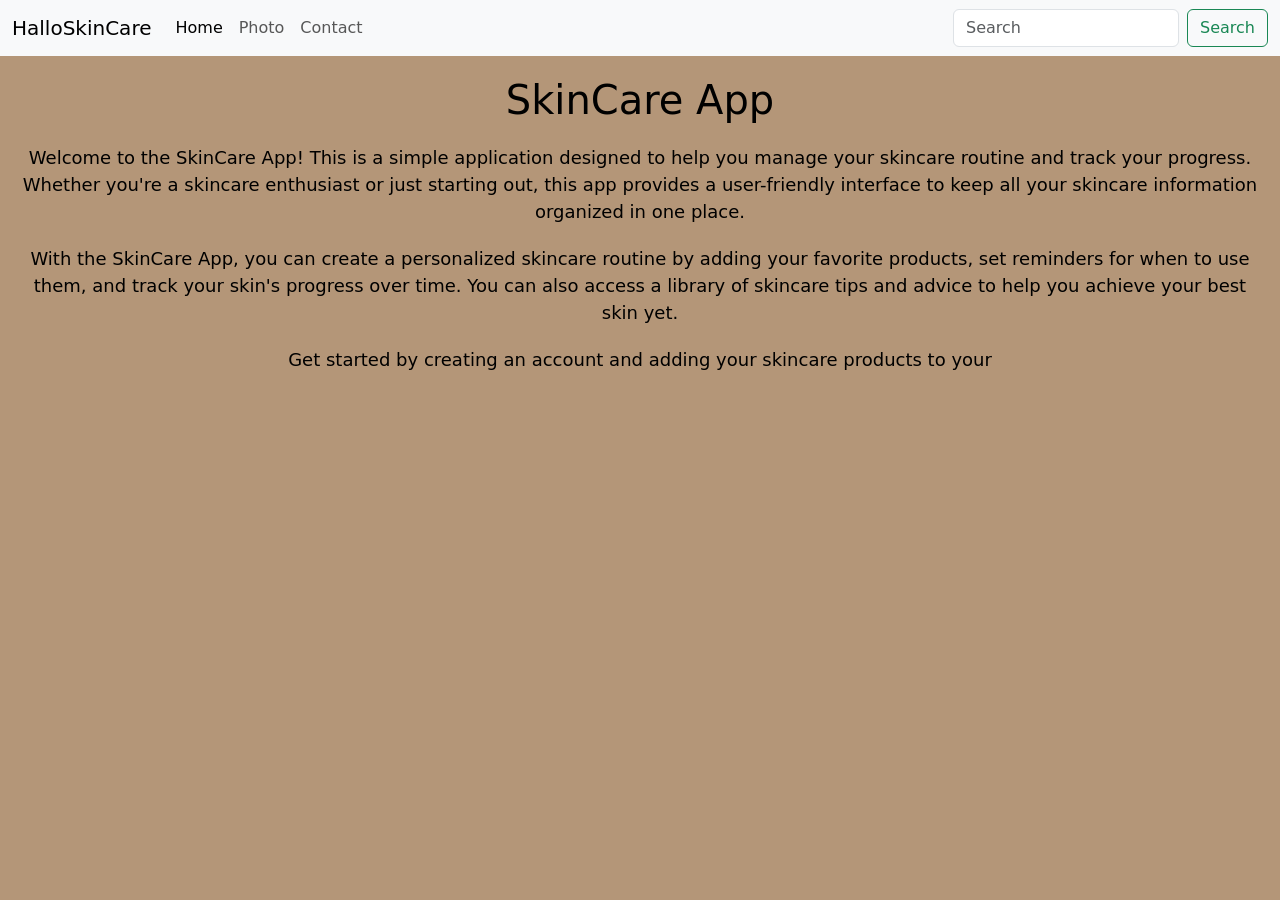
==== index.html @ 48960e9e "created" ====
<!doctype html>
<html lang="en">
  <head>
    <meta charset="UTF-8" />
    <meta name="viewport" content="width=device-width, initial-scale=1.0" />
    <title>SkinCare</title>
    <link
      href="https://cdn.jsdelivr.net/npm/bootstrap@5.3.8/dist/css/bootstrap.min.css"
      rel="stylesheet"
      integrity="sha384-sRIl4kxILFvY47J16cr9ZwB07vP4J8+LH7qKQnuqkuIAvNWLzeN8tE5YBujZqJLB"
      crossorigin="anonymous"
    />
    <script
      src="https://cdn.jsdelivr.net/npm/bootstrap@5.3.8/dist/js/bootstrap.bundle.min.js"
      integrity="sha384-FKyoEForCGlyvwx9Hj09JcYn3nv7wiPVlz7YYwJrWVcXK/BmnVDxM+D2scQbITxI"
      crossorigin="anonymous"
    ></script>
    <link href="src/styles.css" rel="stylesheet" type="text/css" />
  </head>
  <body>
    <nav class="navbar navbar-expand-lg bg-body-tertiary">
      <div class="container-fluid">
        <a class="navbar-brand" href="#">HalloSkinCare </a>
        <button
          class="navbar-toggler"
          type="button"
          data-bs-toggle="collapse"
          data-bs-target="#navbarSupportedContent"
          aria-controls="navbarSupportedContent"
          aria-expanded="false"
          aria-label="Toggle navigation"
        >
          <span class="navbar-toggler-icon"></span>
        </button>
        <div class="collapse navbar-collapse" id="navbarSupportedContent">
          <ul class="navbar-nav me-auto mb-2 mb-lg-0">
            <li class="nav-item">
              <a class="nav-link active" aria-current="page" href="index.html"
                >Home</a
              >
            </li>
            <li class="nav-item">
              <a class="nav-link" href="photo.html">Photo</a>
            </li>
            <li class="nav-item">
              <a class="nav-link" href="contact.html">Contact</a>
            </li>
          </ul>
          <form class="d-flex" role="search">
            <input
              class="form-control me-2"
              type="search"
              placeholder="Search"
              aria-label="Search"
            />
            <button class="btn btn-outline-success" type="submit">
              Search
            </button>
          </form>
        </div>
      </div>
    </nav>
    <h1>SkinCare App</h1>
    <p>
      Welcome to the SkinCare App! This is a simple application designed to help
      you manage your skincare routine and track your progress. Whether you're a
      skincare enthusiast or just starting out, this app provides a
      user-friendly interface to keep all your skincare information organized in
      one place.
    </p>
    <p>
      With the SkinCare App, you can create a personalized skincare routine by
      adding your favorite products, set reminders for when to use them, and
      track your skin's progress over time. You can also access a library of
      skincare tips and advice to help you achieve your best skin yet.
    </p>
    <p>
      Get started by creating an account and adding your skincare products to
      your
    </p>
  </body>
</html>
---- src/styles.css ----
body {
  background-color: #b49678;
}
h1 {
  color: black;
  text-align: center;
  margin-top: 20px;
}

p {
  color: black;
  font-size: 18px;
  line-height: 1.5;
  margin: 20px;
  text-align: center;
}
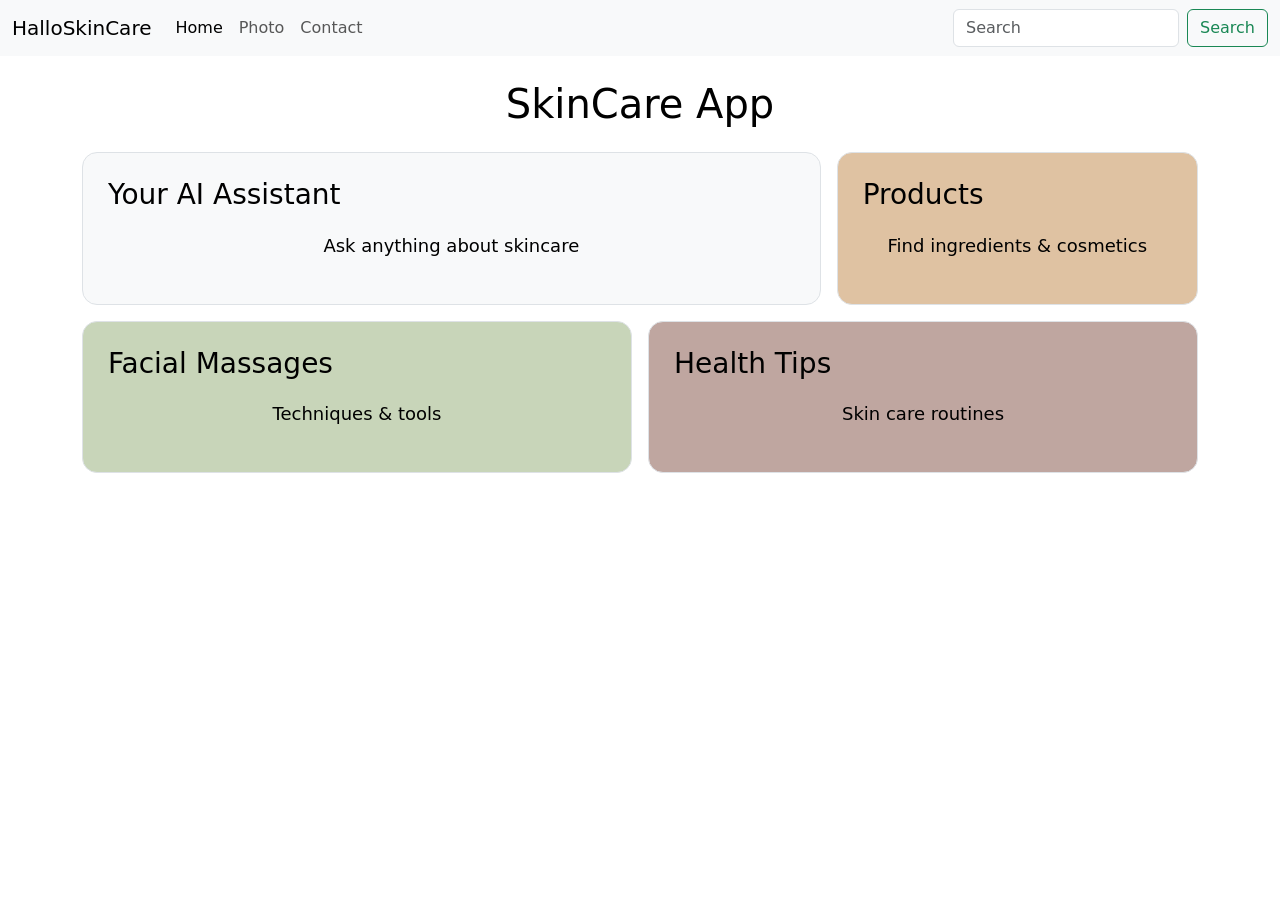
==== commit 4c6a2700: "added cards in homepage" ====
--- a/index.html
+++ b/index.html
@@ -35,9 +35,7 @@
         <div class="collapse navbar-collapse" id="navbarSupportedContent">
           <ul class="navbar-nav me-auto mb-2 mb-lg-0">
             <li class="nav-item">
-              <a class="nav-link active" aria-current="page" href="index.html"
-                >Home</a
-              >
+              <a class="nav-link active" aria-current="page" href="/">Home</a>
             </li>
             <li class="nav-item">
               <a class="nav-link" href="photo.html">Photo</a>
@@ -60,23 +58,41 @@
         </div>
       </div>
     </nav>
-    <h1>SkinCare App</h1>
-    <p>
-      Welcome to the SkinCare App! This is a simple application designed to help
-      you manage your skincare routine and track your progress. Whether you're a
-      skincare enthusiast or just starting out, this app provides a
-      user-friendly interface to keep all your skincare information organized in
-      one place.
-    </p>
-    <p>
-      With the SkinCare App, you can create a personalized skincare routine by
-      adding your favorite products, set reminders for when to use them, and
-      track your skin's progress over time. You can also access a library of
-      skincare tips and advice to help you achieve your best skin yet.
-    </p>
-    <p>
-      Get started by creating an account and adding your skincare products to
-      your
-    </p>
+    <h1 class="text-center my-4">SkinCare App</h1>
+
+    <div class="container">
+      <!-- Linha 1 -->
+      <div class="row g-3 mb-3">
+        <div class="col-8">
+          <a href="ai.html" class="card-box card-ai">
+            <h3>Your AI Assistant</h3>
+            <p>Ask anything about skincare</p>
+          </a>
+        </div>
+
+        <div class="col-4">
+          <a href="products.html" class="card-box card-products">
+            <h3>Products</h3>
+            <p>Find ingredients & cosmetics</p>
+          </a>
+        </div>
+      </div>
+
+      <div class="row g-3">
+        <div class="col-6">
+          <a href="massages.html" class="card-box card-massages">
+            <h3>Facial Massages</h3>
+            <p>Techniques & tools</p>
+          </a>
+        </div>
+
+        <div class="col-6">
+          <a href="health.html" class="card-box card-health">
+            <h3>Health Tips</h3>
+            <p>Skin care routines</p>
+          </a>
+        </div>
+      </div>
+    </div>
   </body>
 </html>
--- a/src/styles.css
+++ b/src/styles.css
@@ -1,5 +1,5 @@
 body {
-  background-color: #b49678;
+  background-color: white;
 }
 h1 {
   color: black;
@@ -14,3 +14,36 @@
   margin: 20px;
   text-align: center;
 }
+
+.card-box {
+  display: block;
+  padding: 25px;
+  border-radius: 15px;
+  text-decoration: none;
+  color: black;
+  transition: 0.2s ease;
+  border: 1px solid #dee2e6;
+  height: 100%;
+}
+
+.card-box:hover {
+  transform: scale(1.02);
+  box-shadow: 0 8px 20px rgba(0, 0, 0, 0.1);
+}
+
+/* cores */
+.card-ai {
+  background-color: #f8f9fa;
+}
+
+.card-products {
+  background-color: #dfc2a2;
+}
+
+.card-massages {
+  background-color: #c8d5b9;
+}
+
+.card-health {
+  background-color: #bfa6a0;
+}
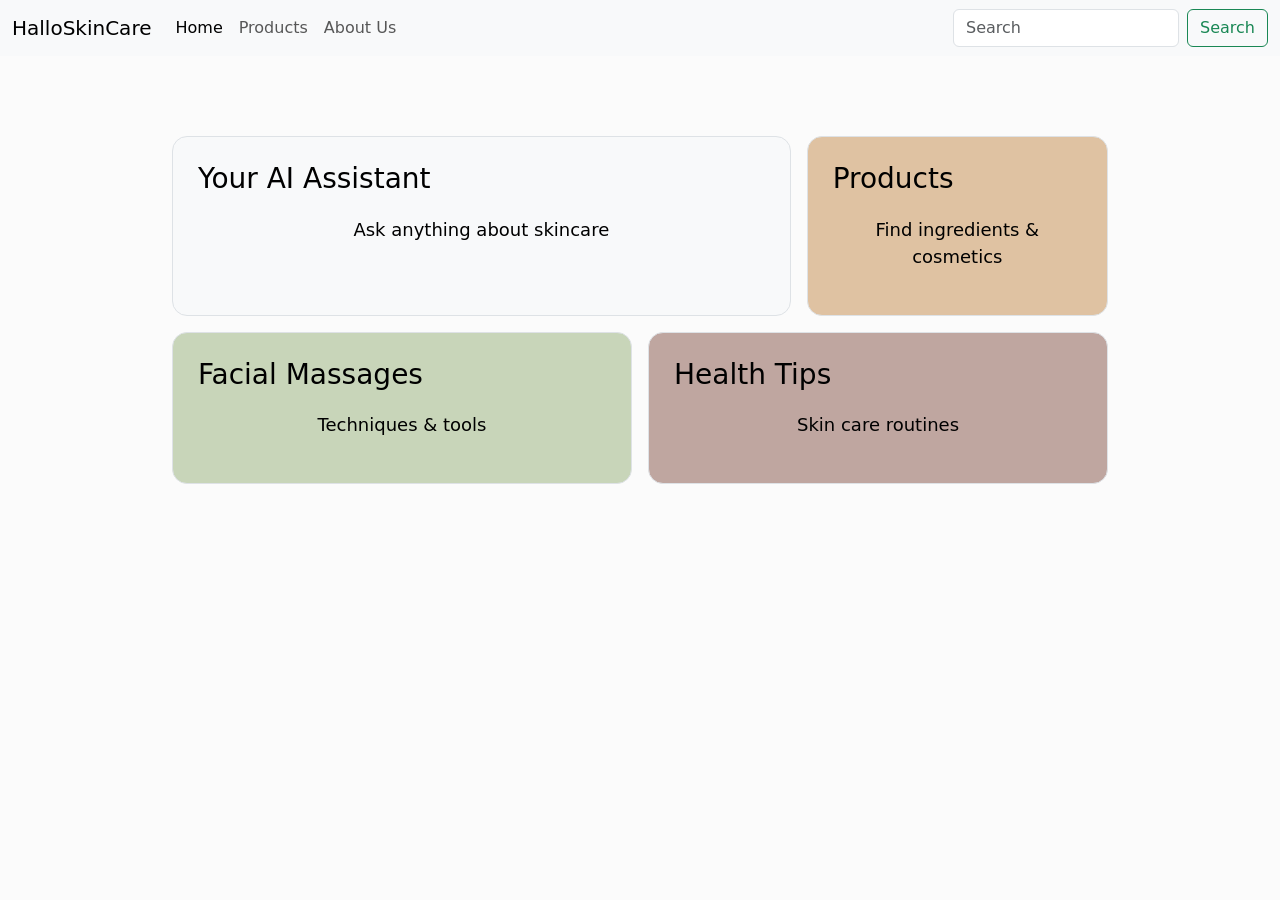
==== commit ad9ea95f: "updated links again" ====
--- a/index.html
+++ b/index.html
@@ -3,6 +3,10 @@
   <head>
     <meta charset="UTF-8" />
     <meta name="viewport" content="width=device-width, initial-scale=1.0" />
+    <meta
+      name="description"
+      content="Discover SkinCare App, an AI-powered platform to analyze ingredients in cosmetics, explore skincare products, and learn effective skin care routines and facial massage techniques."
+    />
     <title>SkinCare</title>
     <link
       href="https://cdn.jsdelivr.net/npm/bootstrap@5.3.8/dist/css/bootstrap.min.css"
@@ -38,10 +42,10 @@
               <a class="nav-link active" aria-current="page" href="/">Home</a>
             </li>
             <li class="nav-item">
-              <a class="nav-link" href="photo.html">Photo</a>
+              <a class="nav-link" href="products.html">Products</a>
             </li>
             <li class="nav-item">
-              <a class="nav-link" href="contact.html">Contact</a>
+              <a class="nav-link" href="aboutus.html">About Us</a>
             </li>
           </ul>
           <form class="d-flex" role="search">
@@ -58,20 +62,23 @@
         </div>
       </div>
     </nav>
-    <h1 class="text-center my-4">SkinCare App</h1>
 
-    <div class="container">
+    <div class="container w-75 margin-top-index">
       <!-- Linha 1 -->
       <div class="row g-3 mb-3">
         <div class="col-8">
-          <a href="ai.html" class="card-box card-ai">
+          <a href="ai.html" title="Your AI Assistant" class="card-box card-ai">
             <h3>Your AI Assistant</h3>
             <p>Ask anything about skincare</p>
           </a>
         </div>
 
         <div class="col-4">
-          <a href="products.html" class="card-box card-products">
+          <a
+            href="products.html"
+            title="Products"
+            class="card-box card-products"
+          >
             <h3>Products</h3>
             <p>Find ingredients & cosmetics</p>
           </a>
@@ -80,14 +87,22 @@
 
       <div class="row g-3">
         <div class="col-6">
-          <a href="massages.html" class="card-box card-massages">
+          <a
+            href="massages.html"
+            title="Facial Massages"
+            class="card-box card-massages"
+          >
             <h3>Facial Massages</h3>
             <p>Techniques & tools</p>
           </a>
         </div>
 
         <div class="col-6">
-          <a href="health.html" class="card-box card-health">
+          <a
+            href="health.html"
+            title="Health Tips"
+            class="card-box card-health"
+          >
             <h3>Health Tips</h3>
             <p>Skin care routines</p>
           </a>
--- a/src/styles.css
+++ b/src/styles.css
@@ -1,10 +1,9 @@
 body {
-  background-color: white;
+  background-color: rgb(251, 251, 251);
 }
 h1 {
   color: black;
   text-align: center;
-  margin-top: 20px;
 }
 
 p {
@@ -47,3 +46,7 @@
 .card-health {
   background-color: #bfa6a0;
 }
+
+.margin-top-index {
+  margin-top: 80px;
+}
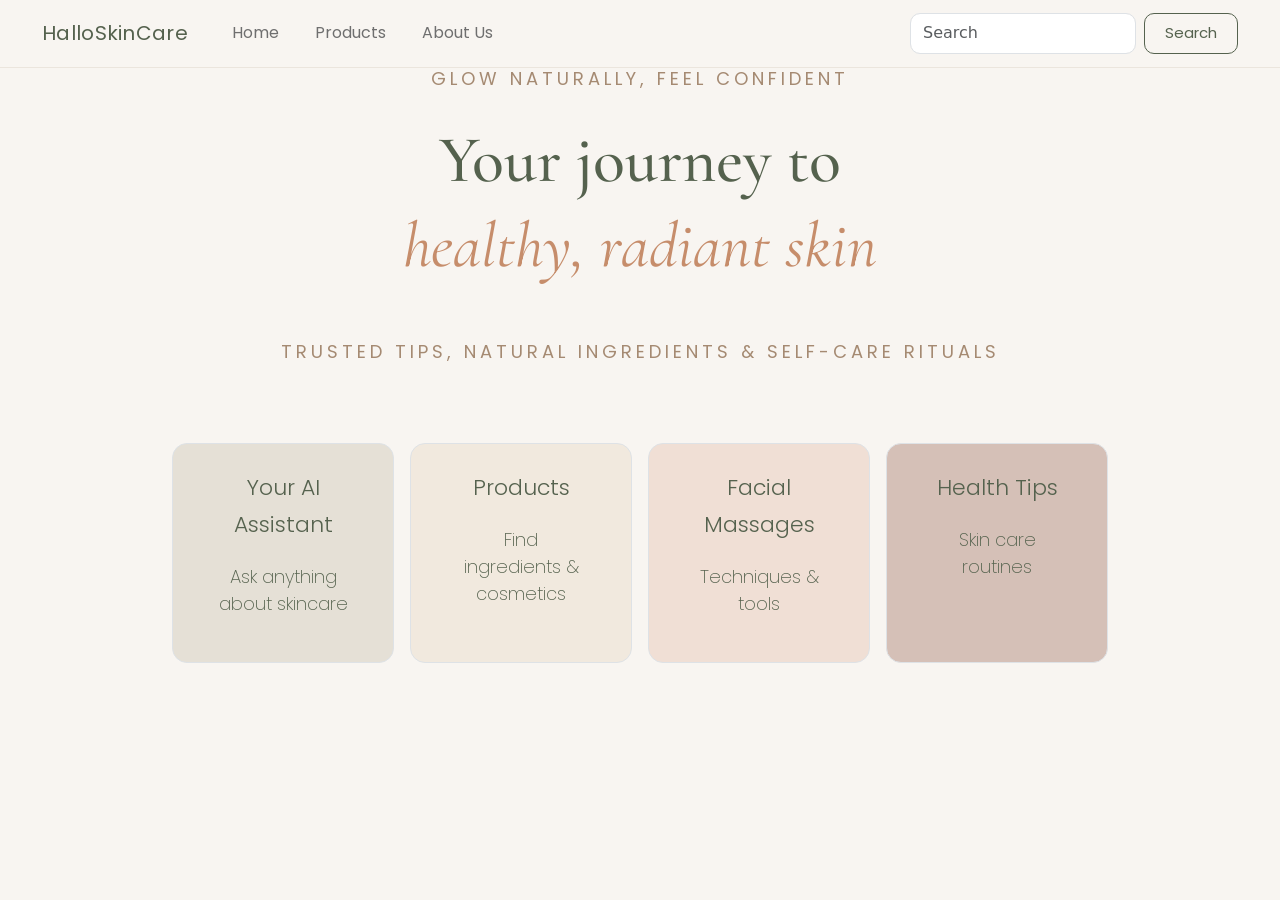
==== commit 07ff04a5: "reSet up initial" ====
--- a/index.html
+++ b/index.html
@@ -20,9 +20,21 @@
       crossorigin="anonymous"
     ></script>
     <link href="src/styles.css" rel="stylesheet" type="text/css" />
+    <link rel="preconnect" href="https://fonts.googleapis.com" />
+    <link rel="preconnect" href="https://fonts.gstatic.com" crossorigin />
+    <link
+      href="https://fonts.googleapis.com/css2?family=Cormorant+Garamond:ital,wght@0,300..700;1,300..700&family=Judson:ital,wght@0,400;0,700;1,400&family=Playfair+Display:ital,wght@0,400..900;1,400..900&family=Quicksand&display=swap"
+      rel="stylesheet"
+    />
+    <link rel="preconnect" href="https://fonts.googleapis.com" />
+    <link rel="preconnect" href="https://fonts.gstatic.com" crossorigin />
+    <link
+      href="https://fonts.googleapis.com/css2?family=Cormorant+Garamond:ital,wght@0,300..700;1,300..700&family=Judson:ital,wght@0,400;0,700;1,400&family=Playfair+Display:ital,wght@0,400..900;1,400..900&family=Poppins:ital,wght@0,100;0,200;0,300;0,400;0,500;0,600;0,700;0,800;0,900;1,100;1,200;1,300;1,400;1,500;1,600;1,700;1,800;1,900&family=Quicksand&display=swap"
+      rel="stylesheet"
+    />
   </head>
   <body>
-    <nav class="navbar navbar-expand-lg bg-body-tertiary">
+    <nav class="navbar navbar-expand-lg bg-body-tertiary navbar-custum">
       <div class="container-fluid">
         <a class="navbar-brand" href="#">HalloSkinCare </a>
         <button
@@ -63,47 +75,54 @@
       </div>
     </nav>
 
+    <div class="container-hero">
+      <h3>GLOW NATURALLY, FEEL CONFIDENT</h3>
+      <br />
+      <h1>Your journey to</h1>
+      <h2>healthy, radiant skin</h2>
+      <br />
+      <br />
+      <h3>Trusted tips, natural ingredients & self-care rituals</h3>
+    </div>
     <div class="container w-75 margin-top-index">
       <!-- Linha 1 -->
       <div class="row g-3 mb-3">
-        <div class="col-8">
+        <div class="col-3">
           <a href="ai.html" title="Your AI Assistant" class="card-box card-ai">
-            <h3>Your AI Assistant</h3>
+            <h4>Your AI Assistant</h4>
             <p>Ask anything about skincare</p>
           </a>
         </div>
 
-        <div class="col-4">
+        <div class="col-3">
           <a
             href="products.html"
             title="Products"
             class="card-box card-products"
           >
-            <h3>Products</h3>
+            <h4>Products</h4>
             <p>Find ingredients & cosmetics</p>
           </a>
         </div>
-      </div>
 
-      <div class="row g-3">
-        <div class="col-6">
+        <div class="col-3">
           <a
             href="massages.html"
             title="Facial Massages"
             class="card-box card-massages"
           >
-            <h3>Facial Massages</h3>
+            <h4>Facial Massages</h4>
             <p>Techniques & tools</p>
           </a>
         </div>
 
-        <div class="col-6">
+        <div class="col-3">
           <a
             href="health.html"
             title="Health Tips"
             class="card-box card-health"
           >
-            <h3>Health Tips</h3>
+            <h4>Health Tips</h4>
             <p>Skin care routines</p>
           </a>
         </div>
--- a/src/styles.css
+++ b/src/styles.css
@@ -1,13 +1,84 @@
 body {
-  background-color: rgb(251, 251, 251);
+  background-color: #f8f5f1;
+}
+.navbar-custum {
+  background-color: #f8f5f1 !important;
+  padding: 13px 30px;
+  border-bottom: 1px solid #ebe5dd;
+}
+
+.navbar-brand {
+  font-family: "Poppins", sans-serif;
+  font-size: 20px;
+  font-weight: 400;
+  color: #55624e !important;
+  letter-spacing: 0.3px;
+}
+
+.nav-link {
+  font-family: "Poppins", sans-serif;
+  color: #6f6f6f !important;
+  margin-left: 20px;
+  transition: 0.3s;
+}
+
+.nav-link:hover {
+  color: #c68d6b !important;
+}
+.btn {
+  font-family: "Poppins", sans-serif;
+  font-size: 15px;
+  border-color: #55624e;
+  color: #55624e;
+  padding: 8px 20px;
+  border-radius: 10px;
+  transition: background-color 0.3s ease;
+}
+.form-control {
+  border-radius: 10px;
+  color: #a58a72;
 }
 h1 {
-  color: black;
+  color: #55624e;
   text-align: center;
+  font-family: "Cormorant Garamond", serif;
+  font-weight: 500;
+  font-size: 66px;
+}
+h2 {
+  color: #c68d6b;
+  text-align: center;
+  font-family: "Cormorant Garamond", serif;
+  font-style: italic;
+  font-weight: 400;
+  font-size: 64px;
+}
+
+h3 {
+  color: #a58a72;
+  text-align: center;
+  font-family: "Poppins", sans-serif;
+  font-size: 14px;
+  font-weight: 400;
+  letter-spacing: 4px;
+  font-size: 18px;
+  text-transform: uppercase;
+}
+
+h4 {
+  color: #55624e;
+  text-align: center;
+  font-family: "Poppins", sans-serif;
+  font-size: 16px;
+  font-weight: 300;
+  line-height: 1.7;
+  font-size: 22px;
 }
 
 p {
-  color: black;
+  color: #55624e;
+  font-family: "Poppins", sans-serif;
+  font-weight: 200;
   font-size: 18px;
   line-height: 1.5;
   margin: 20px;
@@ -32,19 +103,19 @@
 
 /* cores */
 .card-ai {
-  background-color: #f8f9fa;
+  background-color: #e5e0d6;
 }
 
 .card-products {
-  background-color: #dfc2a2;
+  background-color: #f1e9de;
 }
 
 .card-massages {
-  background-color: #c8d5b9;
+  background-color: #f0dfd5;
 }
 
 .card-health {
-  background-color: #bfa6a0;
+  background-color: #d5c0b7;
 }
 
 .margin-top-index {
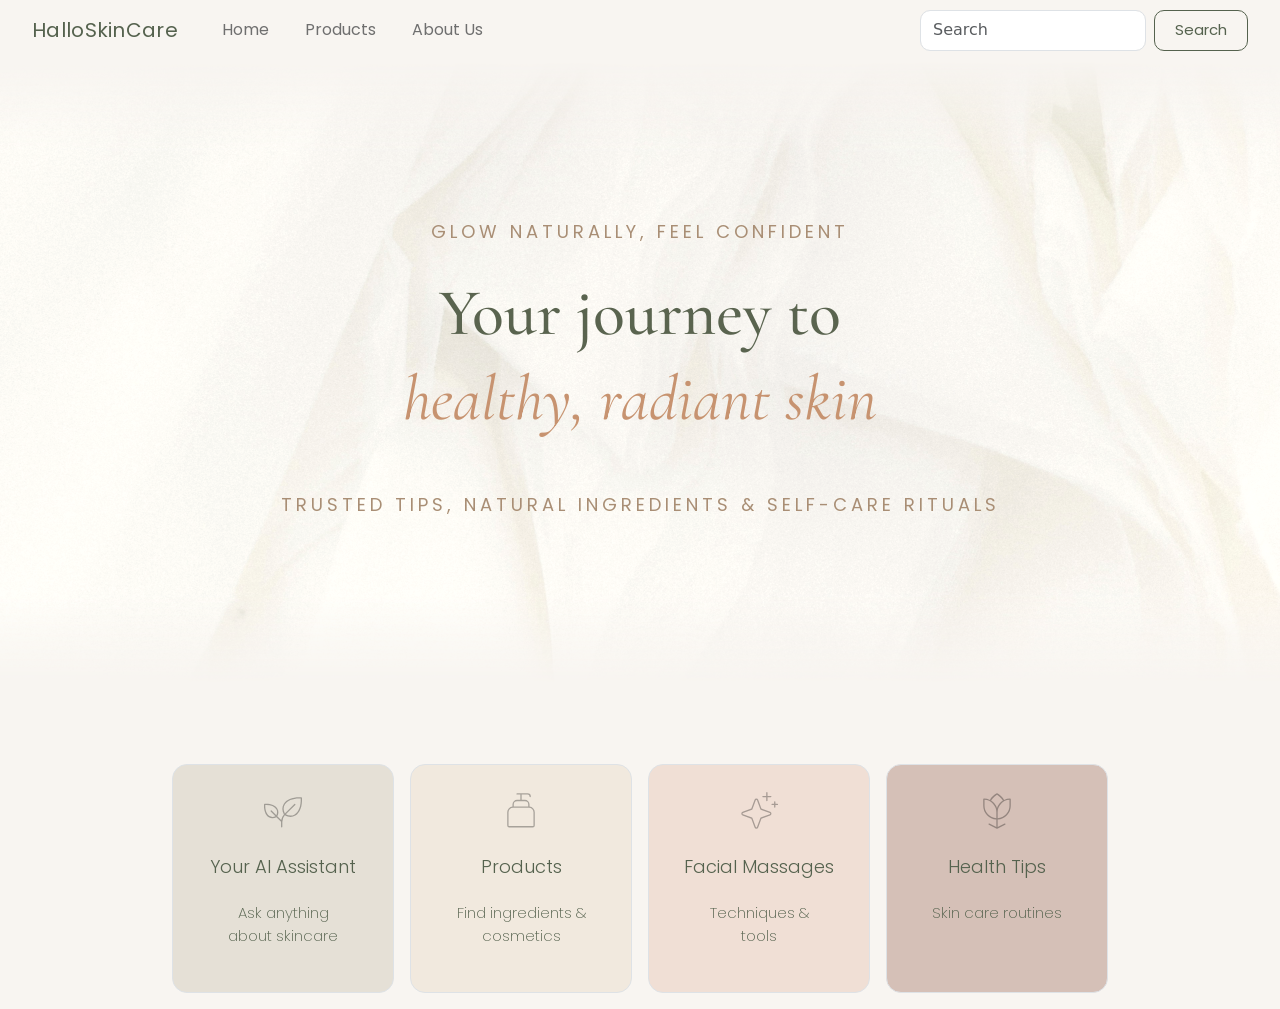
==== commit 8d51e429: "added responsive columns and image-bg" ====
--- a/index.html
+++ b/index.html
@@ -75,7 +75,7 @@
       </div>
     </nav>
 
-    <div class="container-hero">
+    <header>
       <h3>GLOW NATURALLY, FEEL CONFIDENT</h3>
       <br />
       <h1>Your journey to</h1>
@@ -83,45 +83,49 @@
       <br />
       <br />
       <h3>Trusted tips, natural ingredients & self-care rituals</h3>
-    </div>
+    </header>
     <div class="container w-75 margin-top-index">
       <!-- Linha 1 -->
       <div class="row g-3 mb-3">
-        <div class="col-3">
+        <div class="col-lg-3 col-md-6 col-12">
           <a href="ai.html" title="Your AI Assistant" class="card-box card-ai">
+            <img src="src/images/plant.svg" alt="Plant icon" class="icon" />
             <h4>Your AI Assistant</h4>
             <p>Ask anything about skincare</p>
           </a>
         </div>
 
-        <div class="col-3">
+        <div class="col-lg-3 col-md-6 col-12">
           <a
             href="products.html"
             title="Products"
             class="card-box card-products"
           >
+            <img src="src/images/soap.svg" alt="Soap icon" class="icon" />
             <h4>Products</h4>
             <p>Find ingredients & cosmetics</p>
           </a>
         </div>
 
-        <div class="col-3">
+        <div class="col-lg-3 col-md-6 col-12">
           <a
             href="massages.html"
             title="Facial Massages"
             class="card-box card-massages"
           >
+            <img src="src/images/sparkle.svg" alt="Sparkle icon" class="icon" />
             <h4>Facial Massages</h4>
             <p>Techniques & tools</p>
           </a>
         </div>
 
-        <div class="col-3">
+        <div class="col-lg-3 col-md-6 col-12">
           <a
             href="health.html"
             title="Health Tips"
             class="card-box card-health"
           >
+            <img src="src/images/flower.svg" alt="Flower icon" class="icon" />
             <h4>Health Tips</h4>
             <p>Skin care routines</p>
           </a>
--- a/src/styles.css
+++ b/src/styles.css
@@ -1,10 +1,36 @@
 body {
   background-color: #f8f5f1;
 }
+
+header {
+  background-image:
+    linear-gradient(rgba(255, 255, 255, 0.15), rgba(255, 255, 255, 0.15)),
+    url("../src/images/bg-white.jpg");
+  filter: sepia(13%);
+  background-size: cover;
+  background-position: center;
+  background-position: center 75%;
+  padding: 160px 30px;
+  -webkit-mask-image: linear-gradient(
+    to bottom,
+    rgba(0, 0, 0, 0) 0%,
+    rgba(0, 0, 0, 1) 15%,
+    rgba(0, 0, 0, 1) 85%,
+    rgba(0, 0, 0, 0) 100%
+  );
+
+  mask-image: linear-gradient(
+    to bottom,
+    rgba(0, 0, 0, 0) 0%,
+    rgba(0, 0, 0, 1) 15%,
+    rgba(0, 0, 0, 1) 85%,
+    rgba(0, 0, 0, 0) 100%
+  );
+}
+
 .navbar-custum {
   background-color: #f8f5f1 !important;
-  padding: 13px 30px;
-  border-bottom: 1px solid #ebe5dd;
+  padding: 10px 20px;
 }
 
 .navbar-brand {
@@ -69,22 +95,20 @@
   color: #55624e;
   text-align: center;
   font-family: "Poppins", sans-serif;
-  font-size: 16px;
   font-weight: 300;
   line-height: 1.7;
-  font-size: 22px;
+  font-size: 18px;
 }
 
 p {
   color: #55624e;
   font-family: "Poppins", sans-serif;
   font-weight: 200;
-  font-size: 18px;
+  font-size: 15px;
   line-height: 1.5;
   margin: 20px;
   text-align: center;
 }
-
 .card-box {
   display: block;
   padding: 25px;
@@ -101,7 +125,7 @@
   box-shadow: 0 8px 20px rgba(0, 0, 0, 0.1);
 }
 
-/* cores */
+/* color */
 .card-ai {
   background-color: #e5e0d6;
 }
@@ -121,3 +145,41 @@
 .margin-top-index {
   margin-top: 80px;
 }
+
+.icon {
+  width: 42px;
+  height: 42px;
+  margin-bottom: 20px;
+  opacity: 0.3;
+}
+.card-box {
+  text-align: center;
+}
+
+@media screen and (max-width: 768px) {
+  header {
+    padding: 60px 20px;
+  }
+  h1 {
+    font-size: 42px;
+  }
+  h2 {
+    font-size: 42px;
+  }
+  h3 {
+    font-size: 12px;
+  }
+  h4 {
+    font-size: 16px;
+  }
+  .navbar-brand {
+    font-size: 18px;
+  }
+  .card-box p {
+    display: none;
+  }
+  .icon {
+    width: 32px;
+    height: 32px;
+  }
+}
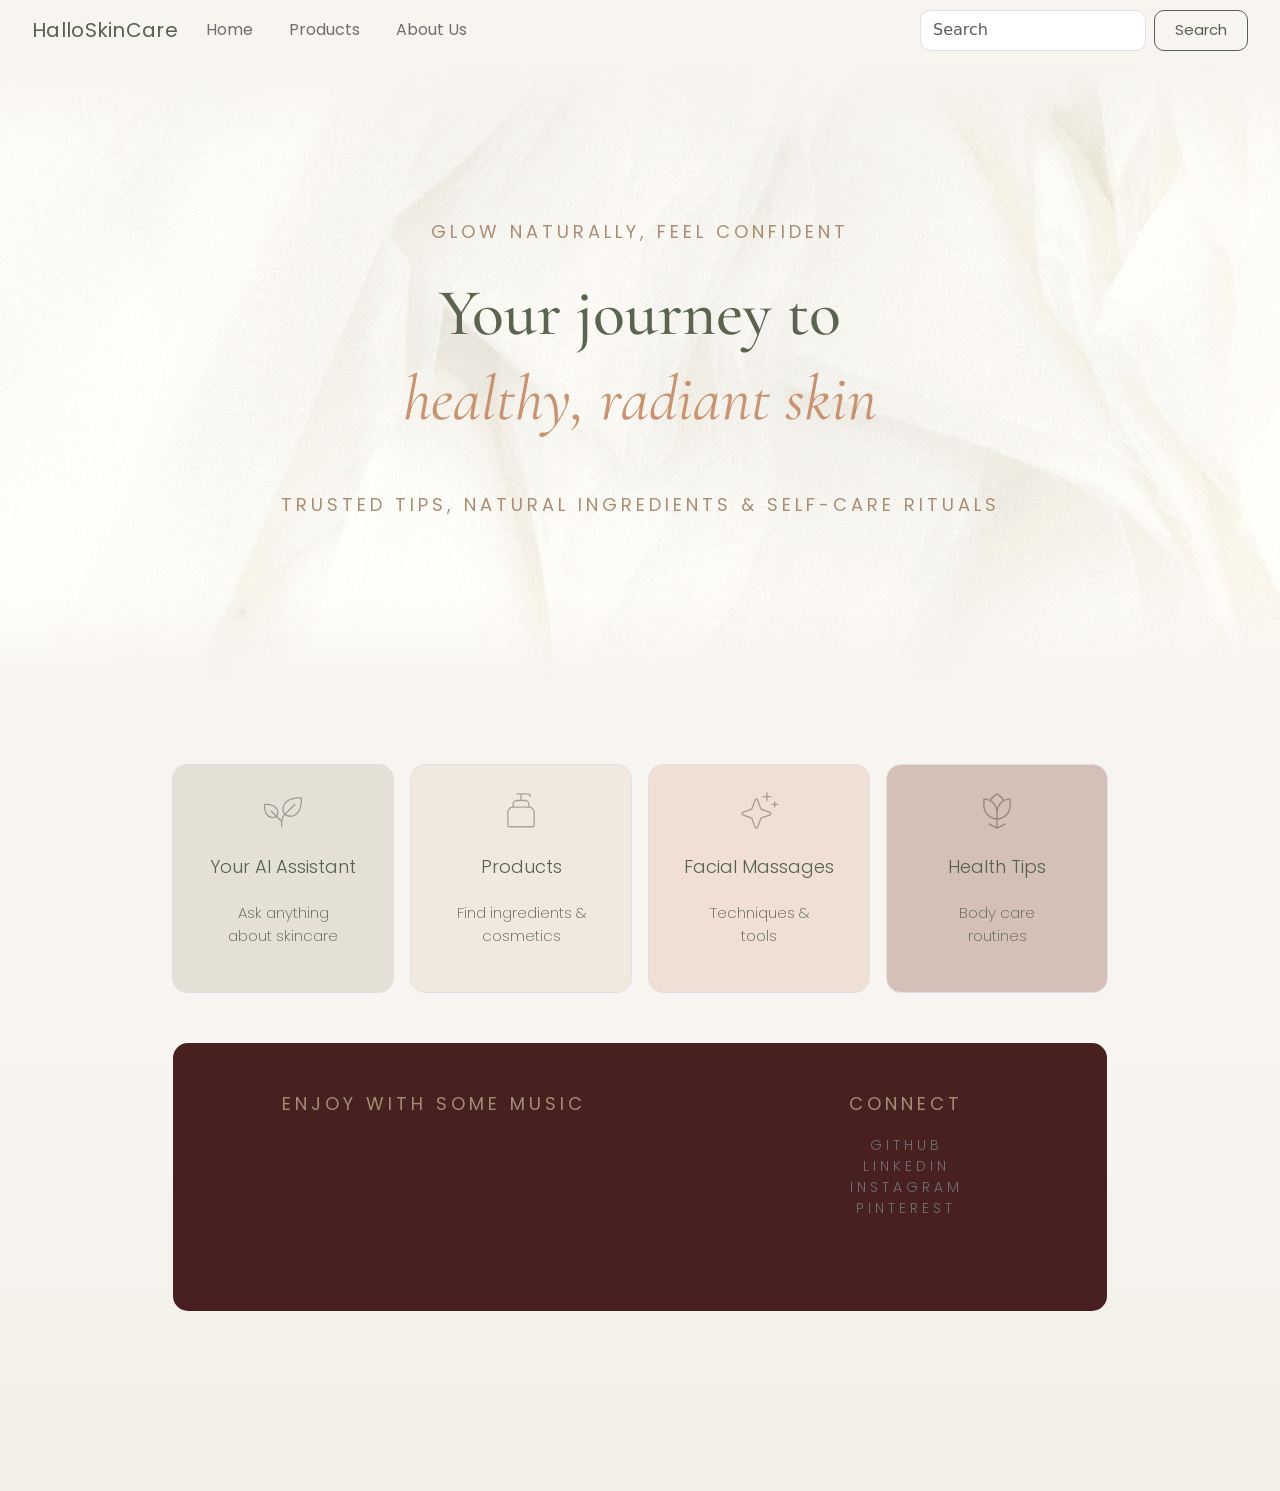
==== commit 0528cb6d: "added footer and health page" ====
--- a/index.html
+++ b/index.html
@@ -75,7 +75,7 @@
       </div>
     </nav>
 
-    <header>
+    <header class="header-index">
       <h3>GLOW NATURALLY, FEEL CONFIDENT</h3>
       <br />
       <h1>Your journey to</h1>
@@ -127,10 +127,55 @@
           >
             <img src="src/images/flower.svg" alt="Flower icon" class="icon" />
             <h4>Health Tips</h4>
-            <p>Skin care routines</p>
+            <p>Body care routines</p>
           </a>
         </div>
       </div>
     </div>
+
+    <footer>
+      <div class="container-footer">
+        <div class="spotify-embed">
+          <h3>Enjoy with some music</h3>
+
+          <iframe
+            class="spotify-embed"
+            style="border-radius: 20px"
+            src="https://open.spotify.com/embed/playlist/37i9dQZF1DX4E3UdUs7fUx?utm_source=generator"
+            width="100%"
+            height="152"
+            frameborder="0"
+            allowfullscreen=""
+            allow="
+              autoplay;
+              clipboard-write;
+              encrypted-media;
+              fullscreen;
+              picture-in-picture;
+            "
+            loading="lazy"
+          >
+          </iframe>
+        </div>
+
+        <div class="social-box">
+          <h3>Connect</h3>
+          <ul>
+            <li>
+              <a href="#" target="_blank">GitHub</a>
+            </li>
+            <li>
+              <a href="#" target="_blank">LinkedIn</a>
+            </li>
+            <li>
+              <a href="#" target="_blank">Instagram</a>
+            </li>
+            <li>
+              <a href="#" target="_blank">Pinterest</a>
+            </li>
+          </ul>
+        </div>
+      </div>
+    </footer>
   </body>
 </html>
--- a/src/styles.css
+++ b/src/styles.css
@@ -2,7 +2,7 @@
   background-color: #f8f5f1;
 }
 
-header {
+.header-index {
   background-image:
     linear-gradient(rgba(255, 255, 255, 0.15), rgba(255, 255, 255, 0.15)),
     url("../src/images/bg-white.jpg");
@@ -27,27 +27,55 @@
     rgba(0, 0, 0, 0) 100%
   );
 }
-
+.header-pages {
+  background-image:
+    linear-gradient(rgba(255, 255, 255, 0.15), rgba(255, 255, 255, 0.15)),
+    url("../src/images/bg-white.jpg");
+  filter: sepia(13%);
+  background-size: cover;
+  background-position: center;
+  background-position: center 75%;
+  padding: 60px 30px;
+  -webkit-mask-image: linear-gradient(
+    to bottom,
+    rgba(0, 0, 0, 0) 0%,
+    rgba(0, 0, 0, 1) 15%,
+    rgba(0, 0, 0, 1) 85%,
+    rgba(0, 0, 0, 0) 100%
+  );
+
+  mask-image: linear-gradient(
+    to bottom,
+    rgba(0, 0, 0, 0) 0%,
+    rgba(0, 0, 0, 1) 15%,
+    rgba(0, 0, 0, 1) 85%,
+    rgba(0, 0, 0, 0) 100%
+  );
+}
+.header-pages h2 {
+  margin-top: -30px;
+}
+/* Navbar */
 .navbar-custum {
   background-color: #f8f5f1 !important;
   padding: 10px 20px;
 }
-
 .navbar-brand {
   font-family: "Poppins", sans-serif;
   font-size: 20px;
   font-weight: 400;
   color: #55624e !important;
   letter-spacing: 0.3px;
-}
-
+  margin: 0 !important;
+  padding: 0 !important;
+  line-height: 1 !important;
+}
 .nav-link {
   font-family: "Poppins", sans-serif;
   color: #6f6f6f !important;
   margin-left: 20px;
   transition: 0.3s;
 }
-
 .nav-link:hover {
   color: #c68d6b !important;
 }
@@ -64,6 +92,7 @@
   border-radius: 10px;
   color: #a58a72;
 }
+
 h1 {
   color: #55624e;
   text-align: center;
@@ -79,7 +108,6 @@
   font-weight: 400;
   font-size: 64px;
 }
-
 h3 {
   color: #a58a72;
   text-align: center;
@@ -90,7 +118,6 @@
   font-size: 18px;
   text-transform: uppercase;
 }
-
 h4 {
   color: #55624e;
   text-align: center;
@@ -99,7 +126,6 @@
   line-height: 1.7;
   font-size: 18px;
 }
-
 p {
   color: #55624e;
   font-family: "Poppins", sans-serif;
@@ -109,6 +135,7 @@
   margin: 20px;
   text-align: center;
 }
+/*Card styles just in index page*/
 .card-box {
   display: block;
   padding: 25px;
@@ -118,8 +145,8 @@
   transition: 0.2s ease;
   border: 1px solid #dee2e6;
   height: 100%;
-}
-
+  text-align: center;
+}
 .card-box:hover {
   transform: scale(1.02);
   box-shadow: 0 8px 20px rgba(0, 0, 0, 0.1);
@@ -152,8 +179,101 @@
   margin-bottom: 20px;
   opacity: 0.3;
 }
-.card-box {
-  text-align: center;
+.health-grid {
+  display: grid;
+  grid-template-columns: 1.5fr 1fr;
+  width: 73%;
+  margin: 0 auto;
+  gap: 30px;
+}
+.health-video iframe {
+  border-radius: 15px;
+  width: 100%;
+}
+.health-grid ul {
+  margin: 20px 0;
+  font-family: "Poppins", sans-serif;
+  color: #55624e;
+  margin-top: 10px;
+  line-height: 2.5;
+  font-weight: 300;
+}
+.health-grid p {
+  text-align: left;
+  margin-bottom: 50px;
+  line-height: 2;
+  font-weight: 300;
+}
+.health-grid h3 {
+  font-family: "Poppins", sans-serif;
+  color: #c68d6b;
+  text-transform: uppercase;
+  letter-spacing: 4px;
+  margin-left: 20px;
+  text-align: left;
+}
+.health-video {
+  display: flex;
+  justify-content: center;
+  border-radius: 15px;
+  height: auto;
+}
+footer {
+  background-color: #f8f5f1;
+  text-align: center;
+  font-family: "Poppins", sans-serif;
+  color: #6f6f6f;
+  font-size: 14px;
+  background: linear-gradient(to bottom, #f8f5f1, #f3eee7);
+  padding-bottom: 120px;
+}
+
+footer a {
+  color: #6f6f6f;
+  text-decoration: none;
+  font-weight: 500;
+}
+footer a:hover {
+  color: #c68d6b;
+}
+footer ul {
+  list-style: none;
+  padding: 0;
+  margin: 20px 0;
+}
+
+.container-footer {
+  display: grid;
+  grid-template-columns: 1.3fr 1fr;
+  gap: 10px;
+  width: 73%;
+  align-items: center;
+  align-items: start;
+  background-color: #482020;
+  border-radius: 15px;
+  margin: 0 auto;
+  margin-bottom: 60px;
+  margin-top: 50px;
+  padding-bottom: 10px;
+  padding-top: 30px;
+}
+.spotify-embed {
+  padding: 20px;
+}
+.social-box {
+  font-family: "Poppins", sans-serif;
+  text-transform: uppercase;
+  letter-spacing: 4px;
+  color: #b9896d;
+  align-items: flex-start;
+  padding: 20px;
+}
+.social-box a {
+  text-decoration: none;
+  font-weight: 300;
+}
+.social-box a:hover {
+  color: #c68d6b;
 }
 
 @media screen and (max-width: 768px) {
@@ -182,4 +302,50 @@
     width: 32px;
     height: 32px;
   }
-}
+  .container-footer {
+    grid-template-columns: 1fr;
+    width: 70%;
+    padding-top: 30px;
+  }
+  .spotify-embed iframe {
+    width: 100%;
+    min-width: 0;
+  }
+  .social-box {
+    align-items: center;
+    text-align: center;
+  }
+  .container-footer {
+    display: grid;
+    grid-template-columns: 1fr !important;
+    margin: auto !important;
+    text-align: center;
+  }
+
+  .health-grid {
+    grid-template-columns: 1fr;
+  }
+  .health-video iframe {
+    width: 100%;
+    height: 220px;
+  }
+  .health-grid p {
+    text-align: center;
+    margin-bottom: 50px;
+    font-weight: 300;
+    font-size: 15px;
+  }
+
+  .health-grid h3 {
+    letter-spacing: 4px;
+    font-size: 16px;
+    text-align: center;
+  }
+  .health-grid ul {
+    text-align: center;
+    font-weight: 300;
+    font-size: 15px;
+    list-style: none;
+    line-height: normal;
+  }
+}
